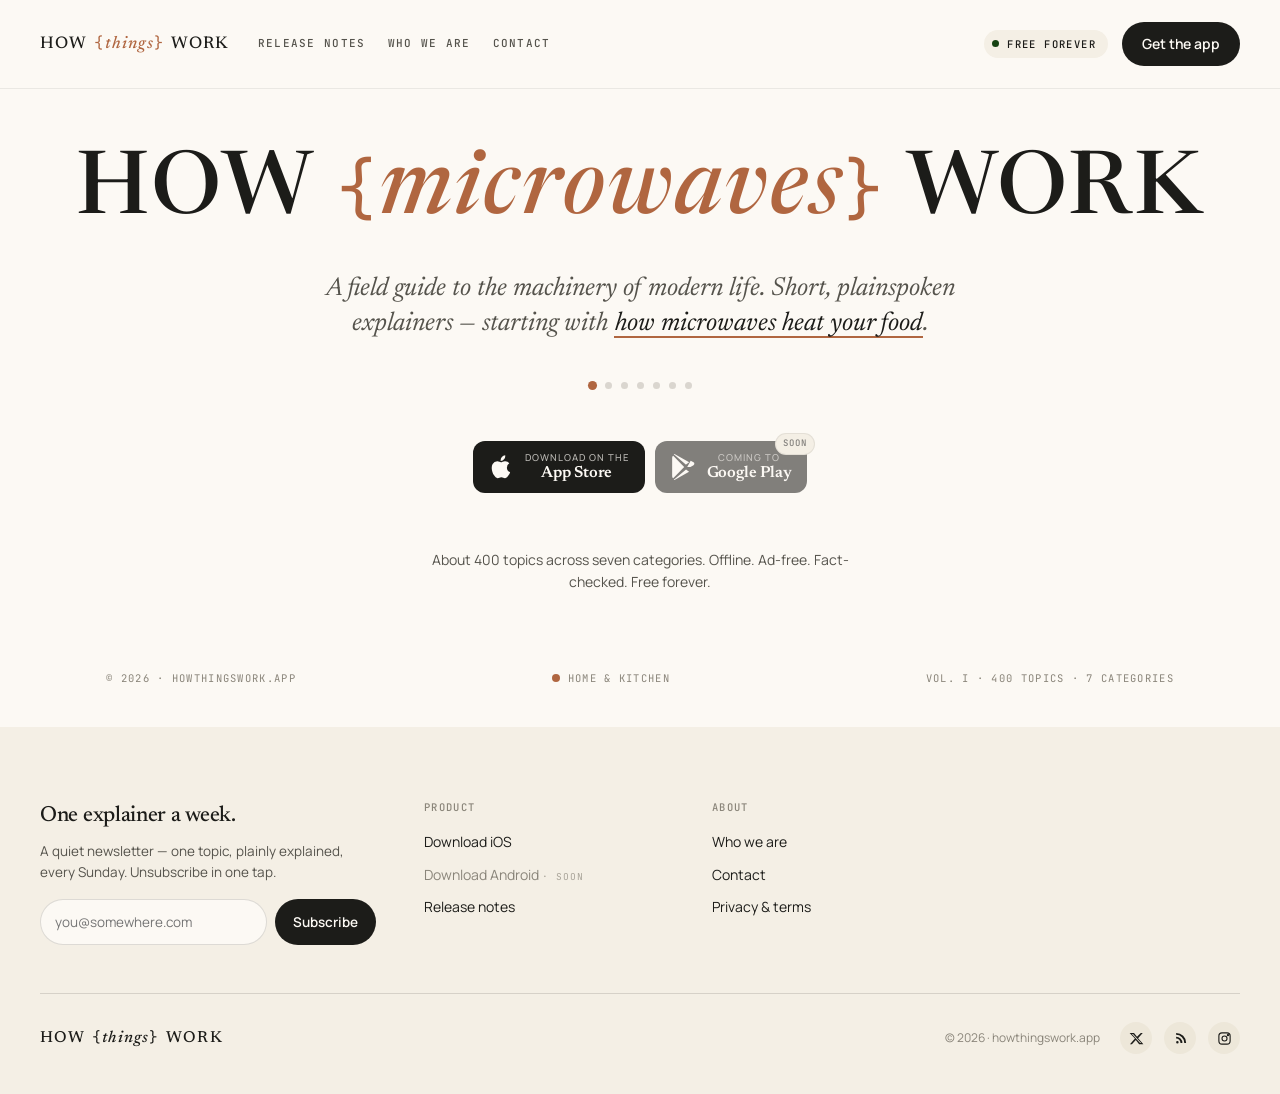
==== index.html @ 78200e6b "Base website" ====
<!doctype html>
<html lang="en">
<head>
<meta charset="utf-8"/>
<title>How {things} Work — a field guide to the machinery of modern life</title>
<meta name="viewport" content="width=device-width,initial-scale=1"/>
<link rel="stylesheet" href="brand.v2.css"/>
<style>
  /* Landing — minimal / demo-forward.
     The cycling wordmark IS the hero. */

  html, body { min-height: 100vh; }
  body {
    background: var(--cream);
    display: flex; flex-direction: column;
    min-height: 100vh;
  }

  .stage {
    flex: 1;
    display: flex; flex-direction: column;
    justify-content: center; align-items: center;
    padding: 60px 24px 40px;
    position: relative;
    text-align: center;
  }

  /* The giant cycling mark */
  .big-wm {
    font-family: var(--serif);
    font-weight: 500;
    letter-spacing: 2.2px;
    font-size: clamp(38px, 6.8vw, 96px);
    line-height: 1;
    display: inline-flex;
    align-items: baseline;
    justify-content: center;
    flex-wrap: nowrap;
    white-space: nowrap;
    gap: 0.24em;
    color: var(--ink);
    margin: 0;
    max-width: 100%;
  }
  .big-wm > span {
    display: inline-flex;
    align-items: baseline;
    white-space: nowrap;
    flex-wrap: nowrap;
  }
  .big-wm .brace {
    font-family: var(--mono);
    font-weight: 400;
    font-size: 0.78em;
    color: var(--cat, var(--green));
  }
  .big-wm .slot {
    font-style: italic;
    font-weight: 500;
    color: var(--cat, var(--green));
    display: inline-block;
    min-width: 2.2em;
    text-align: center;
    white-space: nowrap;
    transition: color 200ms ease;
  }

  @media (max-width: 860px) {
    .big-wm { font-size: clamp(30px, 7vw, 56px); letter-spacing: 1.5px; }
  }
  @media (max-width: 520px) {
    .big-wm { font-size: clamp(24px, 8vw, 38px); }
  }

  .caption {
    margin-top: 36px;
    font-family: var(--serif);
    font-style: italic;
    font-size: clamp(18px, 2.2vw, 26px);
    color: var(--ink-muted);
    max-width: 680px;
    line-height: 1.35;
    text-wrap: pretty;
  }
  .caption .underline {
    color: var(--ink);
    background-image: linear-gradient(var(--cat, var(--green)), var(--cat, var(--green)));
    background-repeat: no-repeat;
    background-position: 0 95%;
    background-size: 100% 2px;
    padding: 0 1px 2px;
    transition: color 200ms ease, background-image 200ms ease;
  }

  .dots { display: flex; gap: 9px; margin: 40px 0 32px; }
  .dots .dot {
    width: 7px; height: 7px;
    border-radius: 999px;
    background: var(--ink-faint);
    opacity: 0.3;
    transition: opacity 200ms ease, background 200ms ease, transform 200ms ease;
    cursor: pointer;
  }
  .dots .dot.active {
    background: var(--cat, var(--green));
    opacity: 1;
    transform: scale(1.3);
  }

  .dl-row {
    margin-top: 20px;
    display: flex; align-items: center; gap: 16px;
    flex-wrap: wrap; justify-content: center;
  }
  .badge.disabled {
    opacity: 0.55;
    cursor: not-allowed;
    pointer-events: none;
    position: relative;
  }
  .badge.disabled .badge-kicker { opacity: 0.6; }
  .coming-soon-tag {
    position: absolute;
    top: -8px; right: -8px;
    background: var(--cream-3);
    color: var(--ink);
    font-family: var(--mono);
    font-size: 9px; font-weight: 500;
    letter-spacing: 1.1px; text-transform: uppercase;
    padding: 3px 7px;
    border-radius: 999px;
    border: 1px solid var(--hairline-2);
  }

  .subheadline {
    margin-top: 56px;
    font-size: 14px;
    line-height: 1.55;
    color: var(--ink-muted);
    max-width: 440px;
    text-wrap: pretty;
  }

  .bottom-band {
    margin-top: 64px;
    width: 100%;
    max-width: 1100px;
    display: flex; align-items: center; justify-content: space-between;
    padding: 0 16px;
    font-family: var(--mono);
    font-size: 10.5px;
    letter-spacing: 1.3px;
    text-transform: uppercase;
    color: var(--ink-faint);
  }
  .bottom-band .dot-label { display: inline-flex; align-items: center; gap: 8px; }
  .bottom-band .dot-label .cat-dot { width: 8px; height: 8px; }

  @media (max-width: 720px) {
    .bottom-band { flex-direction: column; gap: 10px; text-align: center; }
  }
</style>
</head>
<body>

<!-- ═════ Top Nav ═════ -->
<nav class="nav">
  <div class="nav-left">
    <a href="index.html" class="wm" aria-label="How things work — home">
      <span class="word">HOW</span>
      <span><span class="brace">{</span><span class="slot" id="nav-slot">things</span><span class="brace">}</span></span>
      <span class="word">WORK</span>
    </a>
    <div class="nav-links">
      <a href="release-notes.html">Release notes</a>
      <a href="who-we-are.html">Who we are</a>
      <a href="contact.html">Contact</a>
    </div>
  </div>
  <div class="nav-right">
    <span class="free-pill">Free forever</span>
    <a href="#download" class="btn btn-ink">Get the app</a>
  </div>
</nav>

<!-- ═════ Hero ═════ -->
<section class="stage" id="download">

  <h1 class="big-wm" id="hero">
    <span class="word">HOW</span>
    <span><span class="brace">{</span><span class="slot" id="slot">microwaves</span><span class="brace">}</span></span>
    <span class="word">WORK</span>
  </h1>

  <div class="caption">
    A field guide to the machinery of modern life.
    Short, plainspoken explainers — starting with
    <span class="underline" id="caption-word">how microwaves heat your food</span>.
  </div>

  <div class="dots" id="dots"></div>

  <div class="dl-row">
    <div class="badges">
      <a class="badge" href="#ios">
        <svg class="badge-icon" viewBox="0 0 24 24" fill="currentColor"><path d="M17.05 12.54a4.35 4.35 0 012.07-3.65 4.47 4.47 0 00-3.51-1.9c-1.48-.15-2.9.88-3.65.88-.77 0-1.92-.86-3.16-.83a4.68 4.68 0 00-3.95 2.41c-1.7 2.95-.43 7.3 1.22 9.69.82 1.17 1.78 2.48 3.05 2.43 1.23-.05 1.7-.79 3.18-.79 1.47 0 1.9.79 3.2.76 1.32-.02 2.16-1.19 2.97-2.37a10.4 10.4 0 001.35-2.77 4.2 4.2 0 01-2.77-3.86zm-2.43-7.1A4.3 4.3 0 0015.6 2a4.33 4.33 0 00-2.86 1.49 4 4 0 00-1 3.31 3.58 3.58 0 002.88-1.36z"/></svg>
        <span class="badge-text"><span class="badge-kicker">Download on the</span><span class="badge-store">App Store</span></span>
      </a>
      <a class="badge disabled" aria-disabled="true">
        <span class="coming-soon-tag">Soon</span>
        <svg class="badge-icon" viewBox="0 0 24 24" fill="currentColor"><path d="M3.6 2.3a2 2 0 00-.9 1.7v16a2 2 0 00.9 1.7L13 12zm11 7.6L17.3 8 5.1 1.1c-.3-.2-.7-.2-1 0l10.5 9zm3.8 2.1l2.6-1.5c1-.6 1-2 0-2.5l-2.4-1.4L15.6 12zm-3.8 2.1L4.1 22.9c.3.2.7.2 1 0l12.1-6.9z"/></svg>
        <span class="badge-text"><span class="badge-kicker">Coming to</span><span class="badge-store">Google Play</span></span>
      </a>
    </div>
  </div>

  <p class="subheadline">
    About 400 topics across seven categories. Offline. Ad-free. Fact-checked. Free forever.
  </p>

  <div class="bottom-band">
    <span>© 2026 · howthingswork.app</span>
    <span class="dot-label">
      <span class="cat-dot" id="foot-dot"></span>
      <span id="foot-label">Home &amp; Kitchen</span>
    </span>
    <span>vol. I · 400 topics · 7 categories</span>
  </div>

</section>

<!-- ═════ Footer ═════ -->
<!--FOOTER-->
<footer class="ft">
  <div class="ft-inner">
    <div class="ft-top">
      <div class="ft-news">
        <h3>One explainer a week.</h3>
        <p>A quiet newsletter — one topic, plainly explained, every Sunday. Unsubscribe in one tap.</p>
        <form onsubmit="event.preventDefault(); this.querySelector('button').textContent='Subscribed ✓';">
          <input type="email" placeholder="you@somewhere.com" required/>
          <button type="submit">Subscribe</button>
        </form>
      </div>
      <div class="ft-col"><h4>Product</h4><ul>
        <li><a href="#ios">Download iOS</a></li>
        <li><a aria-disabled="true" style="color: var(--ink-faint); cursor: not-allowed;">Download Android <span style="font-family: var(--mono); font-size: 9.5px; letter-spacing: 1px; text-transform: uppercase; opacity: 0.7;">· soon</span></a></li>
        <li><a href="release-notes.html">Release notes</a></li>
      </ul></div>
      <div class="ft-col"><h4>About</h4><ul>
        <li><a href="who-we-are.html">Who we are</a></li>
        <li><a href="contact.html">Contact</a></li>
        <li><a href="privacy-terms.html">Privacy &amp; terms</a></li>
      </ul></div>
    </div>
    <div class="ft-bottom">
      <span class="wm mono-ink"><span class="word">HOW</span><span><span class="brace">{</span><span class="slot">things</span><span class="brace">}</span></span><span class="word">WORK</span></span>
      <div style="display:flex;align-items:center;gap:20px;">
        <span>© 2026 · howthingswork.app</span>
        <div class="ft-socials">
          <a aria-label="X"><svg viewBox="0 0 24 24" fill="currentColor"><path d="M18.9 3H22l-7.5 8.6L23 21h-6.8l-5.3-6.8L4.6 21H1.5l8-9.2L1 3h7l4.8 6.3L18.9 3zm-1.2 16h1.7L6.4 4.9H4.6z"/></svg></a>
          <a aria-label="RSS"><svg viewBox="0 0 24 24" fill="currentColor"><path d="M5 3a16 16 0 0116 16h-3a13 13 0 00-13-13V3zm0 6a10 10 0 0110 10h-3a7 7 0 00-7-7V9zm2 7a2 2 0 110 4 2 2 0 010-4z"/></svg></a>
          <a aria-label="Instagram"><svg viewBox="0 0 24 24" fill="none" stroke="currentColor" stroke-width="1.8"><rect x="3" y="3" width="18" height="18" rx="5"/><circle cx="12" cy="12" r="4"/><circle cx="17.5" cy="6.5" r="1" fill="currentColor"/></svg></a>
        </div>
      </div>
    </div>
  </div>
</footer>
<!--/FOOTER-->

<script>
  const TOPICS = [
    { word: 'microwaves',   phrase: 'how microwaves heat your food',           cat: 'home',      name: 'Home & Kitchen' },
    { word: 'wi-fi',        phrase: 'how Wi-Fi reaches your laptop',           cat: 'connect',   name: 'Connectivity' },
    { word: 'jet engines',  phrase: 'how jet engines keep a plane in the air',cat: 'transport', name: 'Transport' },
    { word: 'solar panels', phrase: 'how solar panels turn light into power', cat: 'energy',    name: 'Energy' },
    { word: 'satellites',   phrase: 'how satellites stay in orbit',           cat: 'comm',      name: 'Communication' },
    { word: 'gravity',      phrase: 'why gravity pulls things down',          cat: 'science',   name: 'Science' },
    { word: 'MRI scanners', phrase: 'how an MRI scanner sees inside you',     cat: 'medicine',  name: 'Medicine' },
  ];
  const catHex = {
    home:'#B06640', connect:'#35707A', transport:'#8E4838',
    energy:'#B88D2A', comm:'#6B4E71', science:'#154212', medicine:'#9A4558',
  };

  const hero = document.getElementById('hero');
  const slot = document.getElementById('slot');
  const captionWord = document.getElementById('caption-word');
  const footDot = document.getElementById('foot-dot');
  const footLabel = document.getElementById('foot-label');
  const dotsWrap = document.getElementById('dots');

  TOPICS.forEach((t, i) => {
    const d = document.createElement('span');
    d.className = 'dot' + (i === 0 ? ' active' : '');
    d.style.setProperty('--cat', catHex[t.cat]);
    dotsWrap.appendChild(d);
  });
  const dots = [...dotsWrap.children];

  let idx = 0;
  function apply(i) {
    const t = TOPICS[i];
    const c = catHex[t.cat];
    document.body.style.setProperty('--cat', c);
    hero.style.setProperty('--cat', c);
    captionWord.style.setProperty('--cat', c);
    hero.querySelectorAll('.slot, .brace').forEach(n => { n.style.color = c; });
    captionWord.style.color = 'var(--ink)';
    captionWord.style.backgroundImage = `linear-gradient(${c}, ${c})`;
    footDot.style.background = c;
    slot.textContent = t.word;
    captionWord.textContent = t.phrase;
    footLabel.textContent = t.name;
    dots.forEach((d, j) => d.classList.toggle('active', j === i));
    hero.querySelectorAll('.slot, .brace').forEach(n => {
      try { n.animate([{opacity: 0.4}, {opacity: 1}], {duration: 260, easing: 'ease-out'}); } catch(e) {}
    });
  }

  apply(0);
  let timer = setInterval(() => { idx = (idx + 1) % TOPICS.length; apply(idx); }, 2400);
  dots.forEach((d, i) => {
    d.addEventListener('click', () => {
      clearInterval(timer);
      idx = i;
      apply(idx);
      timer = setInterval(() => { idx = (idx + 1) % TOPICS.length; apply(idx); }, 2400);
    });
  });
</script>

</body>
</html>
---- brand.v2.css ----
/* ──────────────────────────────────────────────────
   brand.css — shared tokens + primitives across all 9 site variants
   Atelier palette, Newsreader serif, Manrope sans, JetBrains mono.
   ────────────────────────────────────────────────── */

@import url('https://fonts.googleapis.com/css2?family=Newsreader:ital,opsz,wght@0,6..72,300..700;1,6..72,300..700&family=Manrope:wght@300..700&family=JetBrains+Mono:wght@400;500&display=swap');

:root {
  /* Surfaces */
  --cream:      #fcf9f4;
  --cream-2:    #f4efe5;
  --cream-3:    #ede7d9;
  --cream-4:    #e6dfce;
  --ink:        #1c1c19;
  --ink-muted:  #55534c;
  --ink-faint:  #8a857a;
  --hairline:   rgba(28,28,25,0.08);
  --hairline-2: rgba(28,28,25,0.14);

  /* Brand */
  --green:      #154212;
  --green-hi:   #1d5719;
  --green-soft: #d9e2d3;
  --plum:       #6b3b52;

  /* Category palette */
  --cat-home:       #B06640;
  --cat-connect:    #35707A;
  --cat-transport:  #8E4838;
  --cat-energy:     #B88D2A;
  --cat-comm:       #6B4E71;
  --cat-science:    #154212;
  --cat-medicine:   #9A4558;

  /* Shadows */
  --shadow-soft: 0 1px 2px rgba(74,55,30,0.04), 0 6px 18px rgba(74,55,30,0.05);
  --shadow-card: 0 1px 2px rgba(74,55,30,0.05), 0 12px 30px rgba(74,55,30,0.07);
  --shadow-hero: 0 2px 4px rgba(74,55,30,0.06), 0 20px 48px rgba(74,55,30,0.09);

  /* Type */
  --serif: "Newsreader", ui-serif, Georgia, serif;
  --sans:  "Manrope",    ui-sans-serif, system-ui, sans-serif;
  --mono:  "JetBrains Mono", ui-monospace, Menlo, monospace;
}

* { box-sizing: border-box; }
html, body { margin: 0; }
body {
  background: var(--cream);
  color: var(--ink);
  font-family: var(--sans);
  font-size: 16px;
  line-height: 1.55;
  -webkit-font-smoothing: antialiased;
  text-rendering: optimizeLegibility;
}

a { color: inherit; text-decoration: none; }

/* ─── Wordmark: HOW{things}WORK ──────────────────── */
.wm {
  font-family: var(--serif);
  font-weight: 500;
  letter-spacing: 1.2px;
  display: inline-flex; align-items: baseline; gap: 0.4em;
  line-height: 1;
  color: var(--ink);
}
.wm .word  { color: inherit; }
.wm .brace {
  font-family: var(--mono);
  font-size: 0.9em;
  font-weight: 400;
  font-style: normal;
  color: var(--cat, var(--green));
}
.wm .slot {
  font-style: italic;
  font-weight: 500;
  color: var(--cat, var(--green));
}
.wm.dark         { color: var(--cream-2); }
.wm.mono-ink .brace,
.wm.mono-ink .slot { color: var(--ink); }

/* ─── Buttons ────────────────────────────────────── */
.btn {
  display: inline-flex; align-items: center; gap: 8px;
  font-family: var(--sans);
  font-weight: 600;
  font-size: 14px;
  letter-spacing: -0.1px;
  border-radius: 999px;
  padding: 11px 20px;
  border: none;
  cursor: pointer;
  text-decoration: none;
  white-space: nowrap;
  transition: transform 120ms ease, background 160ms ease, color 160ms ease;
}
.btn:active { transform: translateY(1px); }
.btn-ink    { background: var(--ink);  color: var(--cream); }
.btn-ink:hover { background: #2a2823; }
.btn-cream  { background: var(--cream-2); color: var(--ink); }
.btn-cream:hover { background: var(--cream-3); }
.btn-green  { background: var(--green); color: var(--cream); }
.btn-green:hover { background: var(--green-hi); }
.btn-ghost  { background: transparent; color: var(--ink); border: 1px solid var(--hairline-2); }
.btn-ghost:hover { background: var(--cream-2); }

/* ─── Eyebrow / microtype ────────────────────────── */
.eyebrow {
  font-family: var(--mono);
  font-size: 11px;
  font-weight: 500;
  letter-spacing: 1.5px;
  text-transform: uppercase;
  color: var(--ink-faint);
}

/* ─── Download badges (iOS / Android) ─────────────── */
.badges { display: inline-flex; gap: 10px; flex-wrap: wrap; }
.badge {
  display: inline-flex; align-items: center; gap: 10px;
  background: var(--ink); color: var(--cream);
  padding: 10px 16px 10px 14px;
  border-radius: 12px;
  font-family: var(--sans);
  text-decoration: none;
  transition: background 160ms ease;
  min-height: 52px;
}
.badge:hover { background: #2a2823; }
.badge .badge-icon { width: 28px; height: 28px; flex-shrink: 0; }
.badge .badge-text { display: flex; flex-direction: column; line-height: 1; }
.badge .badge-kicker {
  font-size: 9.5px; letter-spacing: 1px; text-transform: uppercase;
  opacity: 0.7; margin-bottom: 3px; font-weight: 500;
}
.badge .badge-store {
  font-size: 16px; font-weight: 600; letter-spacing: -0.2px;
  font-family: var(--serif);
}
.badge.badge-cream { background: var(--cream-2); color: var(--ink); }
.badge.badge-cream:hover { background: var(--cream-3); }

/* ─── Free-forever pill ──────────────────────────── */
.free-pill {
  display: inline-flex; align-items: center; gap: 8px;
  font-family: var(--mono);
  font-size: 10.5px; font-weight: 500;
  letter-spacing: 1.4px; text-transform: uppercase;
  padding: 6px 12px 6px 8px;
  border-radius: 999px;
  background: var(--cream-2);
  color: var(--ink);
}
.free-pill::before {
  content: '';
  width: 7px; height: 7px; border-radius: 999px;
  background: var(--green);
}

/* ─── Category dot ───────────────────────────────── */
.cat-dot {
  display: inline-block;
  width: 10px; height: 10px; border-radius: 999px;
  background: var(--cat, var(--green));
}

/* ─── Article / topic chip ───────────────────────── */
.topic-chip {
  display: inline-flex; align-items: center; gap: 8px;
  padding: 8px 14px;
  background: var(--cream-2);
  border-radius: 999px;
  font-size: 13.5px; font-weight: 500;
  color: var(--ink);
}
.topic-chip .cat-dot { width: 8px; height: 8px; }

/* ─── Footer (shared across all 9) ───────────────── */
.ft {
  padding: 72px 40px 40px;
  background: var(--cream-2);
  color: var(--ink);
}
.ft-inner { max-width: 1200px; margin: 0 auto; }
.ft-top {
  display: grid;
  grid-template-columns: 1.4fr 1fr 1fr 1fr;
  gap: 48px;
  padding-bottom: 48px;
  border-bottom: 1px solid var(--hairline-2);
}
.ft-news h3 {
  font-family: var(--serif); font-weight: 500; font-size: 22px;
  letter-spacing: -0.3px; margin: 0 0 8px;
}
.ft-news p {
  font-size: 13.5px; color: var(--ink-muted); margin: 0 0 16px;
  max-width: 320px; line-height: 1.55;
}
.ft-news form {
  display: flex; gap: 8px; max-width: 360px;
}
.ft-news input {
  flex: 1; min-width: 0;
  padding: 12px 14px;
  border: 1px solid var(--hairline-2);
  background: var(--cream);
  border-radius: 999px;
  font: inherit;
  font-size: 13.5px;
  color: var(--ink);
  outline: none;
}
.ft-news input:focus { border-color: var(--ink); }
.ft-news button {
  background: var(--ink); color: var(--cream);
  border: none; padding: 12px 18px;
  border-radius: 999px; cursor: pointer;
  font: inherit; font-size: 13.5px; font-weight: 600;
}
.ft-col h4 {
  font-family: var(--mono);
  font-size: 10.5px; font-weight: 500;
  letter-spacing: 1.3px; text-transform: uppercase;
  color: var(--ink-faint);
  margin: 0 0 14px;
}
.ft-col ul { list-style: none; padding: 0; margin: 0; display: flex; flex-direction: column; gap: 8px; }
.ft-col a {
  font-size: 14px; color: var(--ink);
}
.ft-col a:hover { color: var(--green); }
.ft-bottom {
  display: flex; justify-content: space-between; align-items: center;
  padding-top: 28px;
  font-size: 12px; color: var(--ink-faint);
  flex-wrap: wrap; gap: 16px;
}
.ft-bottom .wm { font-size: 16px; }
.ft-socials { display: flex; gap: 12px; }
.ft-socials a {
  width: 32px; height: 32px; border-radius: 999px;
  background: var(--cream-3);
  display: inline-flex; align-items: center; justify-content: center;
  color: var(--ink);
  transition: background 160ms ease;
}
.ft-socials a:hover { background: var(--cream-4); }
.ft-socials svg { width: 15px; height: 15px; }

@media (max-width: 820px) {
  .ft-top { grid-template-columns: 1fr 1fr; gap: 36px; }
  .ft-news { grid-column: span 2; }
}

/* ─── Phone frame (used in several variants) ─────── */
.phone {
  width: 320px; aspect-ratio: 9/19.5;
  background: var(--cream);
  border-radius: 40px;
  padding: 14px;
  box-shadow: var(--shadow-hero), inset 0 0 0 1px var(--hairline);
  position: relative;
}
.phone-screen {
  width: 100%; height: 100%;
  background: var(--cream);
  border-radius: 28px;
  overflow: hidden;
  position: relative;
}
.phone .notch {
  position: absolute; top: 14px; left: 50%;
  transform: translateX(-50%);
  width: 94px; height: 26px;
  background: var(--ink);
  border-radius: 999px;
  z-index: 2;
}

/* ─── Site nav (top bar across content pages) ───── */
.nav {
  display: flex; align-items: center; justify-content: space-between;
  padding: 22px 40px;
  border-bottom: 1px solid var(--hairline);
  background: var(--cream);
}
.nav-left { display: flex; align-items: center; gap: 28px; }
.nav .wm { font-size: 17px; }
.nav-links {
  display: flex; align-items: center; gap: 22px;
  font-family: var(--mono);
  font-size: 11px; font-weight: 500;
  letter-spacing: 1.3px; text-transform: uppercase;
  color: var(--ink-muted);
}
.nav-links a { color: var(--ink-muted); transition: color 140ms ease; }
.nav-links a:hover { color: var(--ink); }
.nav-links a.active { color: var(--ink); }
.nav-right { display: flex; align-items: center; gap: 14px; }
.nav-right .free-pill { display: inline-flex; }
@media (max-width: 720px) {
  .nav { flex-direction: column; gap: 14px; padding: 18px 24px; }
  .nav-left { width: 100%; justify-content: center; flex-wrap: wrap; }
  .nav-links { gap: 14px; font-size: 10.5px; }
  .nav-right { display: none; }
}

/* ─── Long-form content page (about, contact, privacy, notes) ── */
.page {
  max-width: 720px;
  margin: 0 auto;
  padding: 80px 40px 100px;
}
.page-eyebrow {
  font-family: var(--mono);
  font-size: 11px; font-weight: 500;
  letter-spacing: 1.5px; text-transform: uppercase;
  color: var(--ink-faint);
  margin-bottom: 18px;
}
.page-title {
  font-family: var(--serif);
  font-size: clamp(38px, 5vw, 56px);
  font-weight: 400;
  letter-spacing: -1px;
  line-height: 1.05;
  margin: 0 0 24px;
  text-wrap: balance;
}
.page-title em { font-style: italic; font-weight: 500; }
.page-lede {
  font-family: var(--serif);
  font-size: 21px;
  line-height: 1.45;
  color: var(--ink-muted);
  margin: 0 0 56px;
  text-wrap: pretty;
  font-weight: 300;
}
.page h2 {
  font-family: var(--serif);
  font-size: 24px; font-weight: 500;
  letter-spacing: -0.3px;
  margin: 48px 0 14px;
}
.page h3 {
  font-family: var(--mono);
  font-size: 11px; font-weight: 500;
  letter-spacing: 1.4px; text-transform: uppercase;
  color: var(--ink-faint);
  margin: 36px 0 10px;
}
.page p {
  font-size: 16px;
  line-height: 1.65;
  color: var(--ink);
  margin: 0 0 18px;
  text-wrap: pretty;
}
.page p.muted { color: var(--ink-muted); }
.page ul, .page ol {
  font-size: 16px; line-height: 1.65;
  color: var(--ink); padding-left: 22px;
  margin: 0 0 18px;
}
.page li { margin-bottom: 6px; }
.page a.inline {
  color: var(--green);
  border-bottom: 1px solid var(--green-soft);
  transition: border-color 140ms ease;
}
.page a.inline:hover { border-bottom-color: var(--green); }
.page hr {
  border: 0; border-top: 1px solid var(--hairline-2);
  margin: 56px 0;
}

/* Utility */
.sr { position: absolute; left: -9999px; }
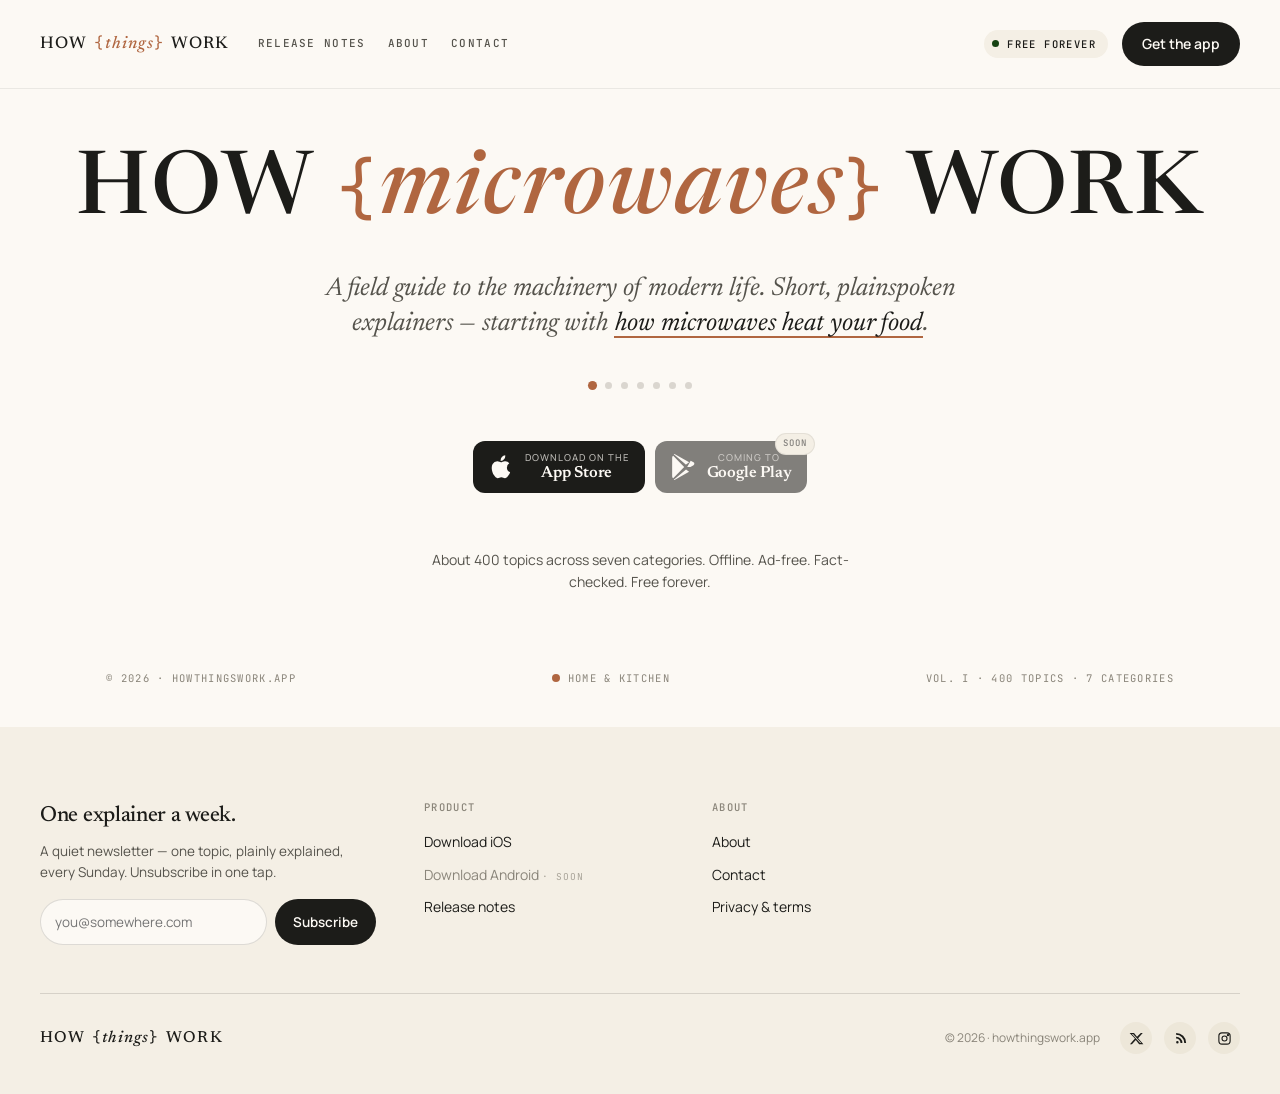
==== commit 5ff61b68: "Consolidate marketing site: about page with embedded diagrams" ====
--- a/index.html
+++ b/index.html
@@ -2,8 +2,20 @@
 <html lang="en">
 <head>
 <meta charset="utf-8"/>
+<meta name="viewport" content="width=device-width,initial-scale=1"/>
 <title>How {things} Work — a field guide to the machinery of modern life</title>
-<meta name="viewport" content="width=device-width,initial-scale=1"/>
+<meta name="description" content="A field guide to the machinery of modern life. Short, plainspoken explainers about the everyday objects, systems, and ideas that quietly run the world."/>
+<meta name="theme-color" content="#fcf9f4"/>
+<meta property="og:type" content="website"/>
+<meta property="og:title" content="How {things} Work"/>
+<meta property="og:description" content="A field guide to the machinery of modern life. About 400 topics. Offline. Ad-free. Free forever."/>
+<meta property="og:url" content="https://howthingswork.app/"/>
+<meta property="og:site_name" content="How {things} Work"/>
+<meta name="twitter:card" content="summary"/>
+<link rel="canonical" href="https://howthingswork.app/"/>
+<link rel="icon" type="image/svg+xml" href="data:image/svg+xml,<svg xmlns='http://www.w3.org/2000/svg' viewBox='0 0 16 16'><text x='2' y='13' font-family='monospace' font-size='14' fill='%23154212'>{</text></svg>"/>
+<link rel="preconnect" href="https://fonts.googleapis.com"/>
+<link rel="preconnect" href="https://fonts.gstatic.com" crossorigin/>
 <link rel="stylesheet" href="brand.v2.css"/>
 <style>
   /* Landing — minimal / demo-forward.
@@ -112,25 +124,6 @@
     display: flex; align-items: center; gap: 16px;
     flex-wrap: wrap; justify-content: center;
   }
-  .badge.disabled {
-    opacity: 0.55;
-    cursor: not-allowed;
-    pointer-events: none;
-    position: relative;
-  }
-  .badge.disabled .badge-kicker { opacity: 0.6; }
-  .coming-soon-tag {
-    position: absolute;
-    top: -8px; right: -8px;
-    background: var(--cream-3);
-    color: var(--ink);
-    font-family: var(--mono);
-    font-size: 9px; font-weight: 500;
-    letter-spacing: 1.1px; text-transform: uppercase;
-    padding: 3px 7px;
-    border-radius: 999px;
-    border: 1px solid var(--hairline-2);
-  }
 
   .subheadline {
     margin-top: 56px;
@@ -173,7 +166,7 @@
     </a>
     <div class="nav-links">
       <a href="release-notes.html">Release notes</a>
-      <a href="who-we-are.html">Who we are</a>
+      <a href="about.html">About</a>
       <a href="contact.html">Contact</a>
     </div>
   </div>
@@ -182,6 +175,8 @@
     <a href="#download" class="btn btn-ink">Get the app</a>
   </div>
 </nav>
+
+<main>
 
 <!-- ═════ Hero ═════ -->
 <section class="stage" id="download">
@@ -229,59 +224,25 @@
 
 </section>
 
-<!-- ═════ Footer ═════ -->
-<!--FOOTER-->
-<footer class="ft">
-  <div class="ft-inner">
-    <div class="ft-top">
-      <div class="ft-news">
-        <h3>One explainer a week.</h3>
-        <p>A quiet newsletter — one topic, plainly explained, every Sunday. Unsubscribe in one tap.</p>
-        <form onsubmit="event.preventDefault(); this.querySelector('button').textContent='Subscribed ✓';">
-          <input type="email" placeholder="you@somewhere.com" required/>
-          <button type="submit">Subscribe</button>
-        </form>
-      </div>
-      <div class="ft-col"><h4>Product</h4><ul>
-        <li><a href="#ios">Download iOS</a></li>
-        <li><a aria-disabled="true" style="color: var(--ink-faint); cursor: not-allowed;">Download Android <span style="font-family: var(--mono); font-size: 9.5px; letter-spacing: 1px; text-transform: uppercase; opacity: 0.7;">· soon</span></a></li>
-        <li><a href="release-notes.html">Release notes</a></li>
-      </ul></div>
-      <div class="ft-col"><h4>About</h4><ul>
-        <li><a href="who-we-are.html">Who we are</a></li>
-        <li><a href="contact.html">Contact</a></li>
-        <li><a href="privacy-terms.html">Privacy &amp; terms</a></li>
-      </ul></div>
-    </div>
-    <div class="ft-bottom">
-      <span class="wm mono-ink"><span class="word">HOW</span><span><span class="brace">{</span><span class="slot">things</span><span class="brace">}</span></span><span class="word">WORK</span></span>
-      <div style="display:flex;align-items:center;gap:20px;">
-        <span>© 2026 · howthingswork.app</span>
-        <div class="ft-socials">
-          <a aria-label="X"><svg viewBox="0 0 24 24" fill="currentColor"><path d="M18.9 3H22l-7.5 8.6L23 21h-6.8l-5.3-6.8L4.6 21H1.5l8-9.2L1 3h7l4.8 6.3L18.9 3zm-1.2 16h1.7L6.4 4.9H4.6z"/></svg></a>
-          <a aria-label="RSS"><svg viewBox="0 0 24 24" fill="currentColor"><path d="M5 3a16 16 0 0116 16h-3a13 13 0 00-13-13V3zm0 6a10 10 0 0110 10h-3a7 7 0 00-7-7V9zm2 7a2 2 0 110 4 2 2 0 010-4z"/></svg></a>
-          <a aria-label="Instagram"><svg viewBox="0 0 24 24" fill="none" stroke="currentColor" stroke-width="1.8"><rect x="3" y="3" width="18" height="18" rx="5"/><circle cx="12" cy="12" r="4"/><circle cx="17.5" cy="6.5" r="1" fill="currentColor"/></svg></a>
-        </div>
-      </div>
-    </div>
-  </div>
-</footer>
-<!--/FOOTER-->
+</main>
+
+<footer class="ft" data-site-footer></footer>
+<script src="site.js" defer></script>
 
 <script>
   const TOPICS = [
-    { word: 'microwaves',   phrase: 'how microwaves heat your food',           cat: 'home',      name: 'Home & Kitchen' },
-    { word: 'wi-fi',        phrase: 'how Wi-Fi reaches your laptop',           cat: 'connect',   name: 'Connectivity' },
-    { word: 'jet engines',  phrase: 'how jet engines keep a plane in the air',cat: 'transport', name: 'Transport' },
-    { word: 'solar panels', phrase: 'how solar panels turn light into power', cat: 'energy',    name: 'Energy' },
-    { word: 'satellites',   phrase: 'how satellites stay in orbit',           cat: 'comm',      name: 'Communication' },
-    { word: 'gravity',      phrase: 'why gravity pulls things down',          cat: 'science',   name: 'Science' },
-    { word: 'MRI scanners', phrase: 'how an MRI scanner sees inside you',     cat: 'medicine',  name: 'Medicine' },
+    { word: 'microwaves',   phrase: 'how microwaves heat your food',            cat: 'home',      name: 'Home & Kitchen' },
+    { word: 'wi-fi',        phrase: 'how Wi-Fi reaches your laptop',            cat: 'connect',   name: 'Connectivity' },
+    { word: 'jet engines',  phrase: 'how jet engines keep a plane in the air',  cat: 'transport', name: 'Transport' },
+    { word: 'solar panels', phrase: 'how solar panels turn light into power',   cat: 'energy',    name: 'Energy' },
+    { word: 'satellites',   phrase: 'how satellites stay in orbit',             cat: 'comm',      name: 'Communication' },
+    { word: 'gravity',      phrase: 'why gravity pulls things down',            cat: 'science',   name: 'Science' },
+    { word: 'MRI scanners', phrase: 'how an MRI scanner sees inside you',       cat: 'medicine',  name: 'Medicine' },
   ];
-  const catHex = {
-    home:'#B06640', connect:'#35707A', transport:'#8E4838',
-    energy:'#B88D2A', comm:'#6B4E71', science:'#154212', medicine:'#9A4558',
-  };
+
+  const CYCLE_MS = 2400;
+  const rootStyles = getComputedStyle(document.documentElement);
+  const colorFor = cat => rootStyles.getPropertyValue(`--cat-${cat}`).trim();
 
   const hero = document.getElementById('hero');
   const slot = document.getElementById('slot');
@@ -290,43 +251,46 @@
   const footLabel = document.getElementById('foot-label');
   const dotsWrap = document.getElementById('dots');
 
-  TOPICS.forEach((t, i) => {
+  const dots = TOPICS.map((t, i) => {
     const d = document.createElement('span');
     d.className = 'dot' + (i === 0 ? ' active' : '');
-    d.style.setProperty('--cat', catHex[t.cat]);
+    d.style.setProperty('--cat', colorFor(t.cat));
+    d.addEventListener('click', () => { select(i); restart(); });
     dotsWrap.appendChild(d);
+    return d;
   });
-  const dots = [...dotsWrap.children];
-
-  let idx = 0;
+
   function apply(i) {
     const t = TOPICS[i];
-    const c = catHex[t.cat];
+    const c = colorFor(t.cat);
     document.body.style.setProperty('--cat', c);
     hero.style.setProperty('--cat', c);
     captionWord.style.setProperty('--cat', c);
-    hero.querySelectorAll('.slot, .brace').forEach(n => { n.style.color = c; });
-    captionWord.style.color = 'var(--ink)';
-    captionWord.style.backgroundImage = `linear-gradient(${c}, ${c})`;
     footDot.style.background = c;
     slot.textContent = t.word;
     captionWord.textContent = t.phrase;
     footLabel.textContent = t.name;
     dots.forEach((d, j) => d.classList.toggle('active', j === i));
     hero.querySelectorAll('.slot, .brace').forEach(n => {
-      try { n.animate([{opacity: 0.4}, {opacity: 1}], {duration: 260, easing: 'ease-out'}); } catch(e) {}
+      n.animate([{opacity: 0.4}, {opacity: 1}], {duration: 260, easing: 'ease-out'});
     });
   }
 
+  let idx = 0;
+  let timer = null;
+  const reduceMotion = matchMedia('(prefers-reduced-motion: reduce)').matches;
+
+  function select(i) { idx = i; apply(idx); }
+  function tick() { select((idx + 1) % TOPICS.length); }
+  function start() { if (!reduceMotion && !timer) timer = setInterval(tick, CYCLE_MS); }
+  function stop() { clearInterval(timer); timer = null; }
+  function restart() { stop(); start(); }
+
   apply(0);
-  let timer = setInterval(() => { idx = (idx + 1) % TOPICS.length; apply(idx); }, 2400);
-  dots.forEach((d, i) => {
-    d.addEventListener('click', () => {
-      clearInterval(timer);
-      idx = i;
-      apply(idx);
-      timer = setInterval(() => { idx = (idx + 1) % TOPICS.length; apply(idx); }, 2400);
-    });
+  start();
+
+  document.addEventListener('visibilitychange', () => {
+    document.hidden ? stop() : start();
   });
 </script>
 
--- a/brand.v2.css
+++ b/brand.v2.css
@@ -143,6 +143,25 @@
 }
 .badge.badge-cream { background: var(--cream-2); color: var(--ink); }
 .badge.badge-cream:hover { background: var(--cream-3); }
+.badge.disabled {
+  opacity: 0.55;
+  cursor: not-allowed;
+  pointer-events: none;
+  position: relative;
+}
+.badge.disabled .badge-kicker { opacity: 0.6; }
+.coming-soon-tag {
+  position: absolute;
+  top: -8px; right: -8px;
+  background: var(--cream-3);
+  color: var(--ink);
+  font-family: var(--mono);
+  font-size: 9px; font-weight: 500;
+  letter-spacing: 1.1px; text-transform: uppercase;
+  padding: 3px 7px;
+  border-radius: 999px;
+  border: 1px solid var(--hairline-2);
+}
 
 /* ─── Free-forever pill ──────────────────────────── */
 .free-pill {
@@ -234,6 +253,17 @@
   font-size: 14px; color: var(--ink);
 }
 .ft-col a:hover { color: var(--green); }
+.ft-coming a {
+  color: var(--ink-faint);
+  cursor: not-allowed;
+}
+.ft-coming .soon {
+  font-family: var(--mono);
+  font-size: 9.5px;
+  letter-spacing: 1px;
+  text-transform: uppercase;
+  opacity: 0.7;
+}
 .ft-bottom {
   display: flex; justify-content: space-between; align-items: center;
   padding-top: 28px;
@@ -241,6 +271,7 @@
   flex-wrap: wrap; gap: 16px;
 }
 .ft-bottom .wm { font-size: 16px; }
+.ft-end { display: flex; align-items: center; gap: 20px; }
 .ft-socials { display: flex; gap: 12px; }
 .ft-socials a {
   width: 32px; height: 32px; border-radius: 999px;
@@ -299,8 +330,8 @@
   color: var(--ink-muted);
 }
 .nav-links a { color: var(--ink-muted); transition: color 140ms ease; }
-.nav-links a:hover { color: var(--ink); }
-.nav-links a.active { color: var(--ink); }
+.nav-links a:hover,
+.nav-links a[aria-current="page"] { color: var(--ink); }
 .nav-right { display: flex; align-items: center; gap: 14px; }
 .nav-right .free-pill { display: inline-flex; }
 @media (max-width: 720px) {
@@ -382,3 +413,11 @@
 
 /* Utility */
 .sr { position: absolute; left: -9999px; }
+
+@media (prefers-reduced-motion: reduce) {
+  *, *::before, *::after {
+    animation-duration: 0.01ms !important;
+    animation-iteration-count: 1 !important;
+    transition-duration: 0.01ms !important;
+  }
+}
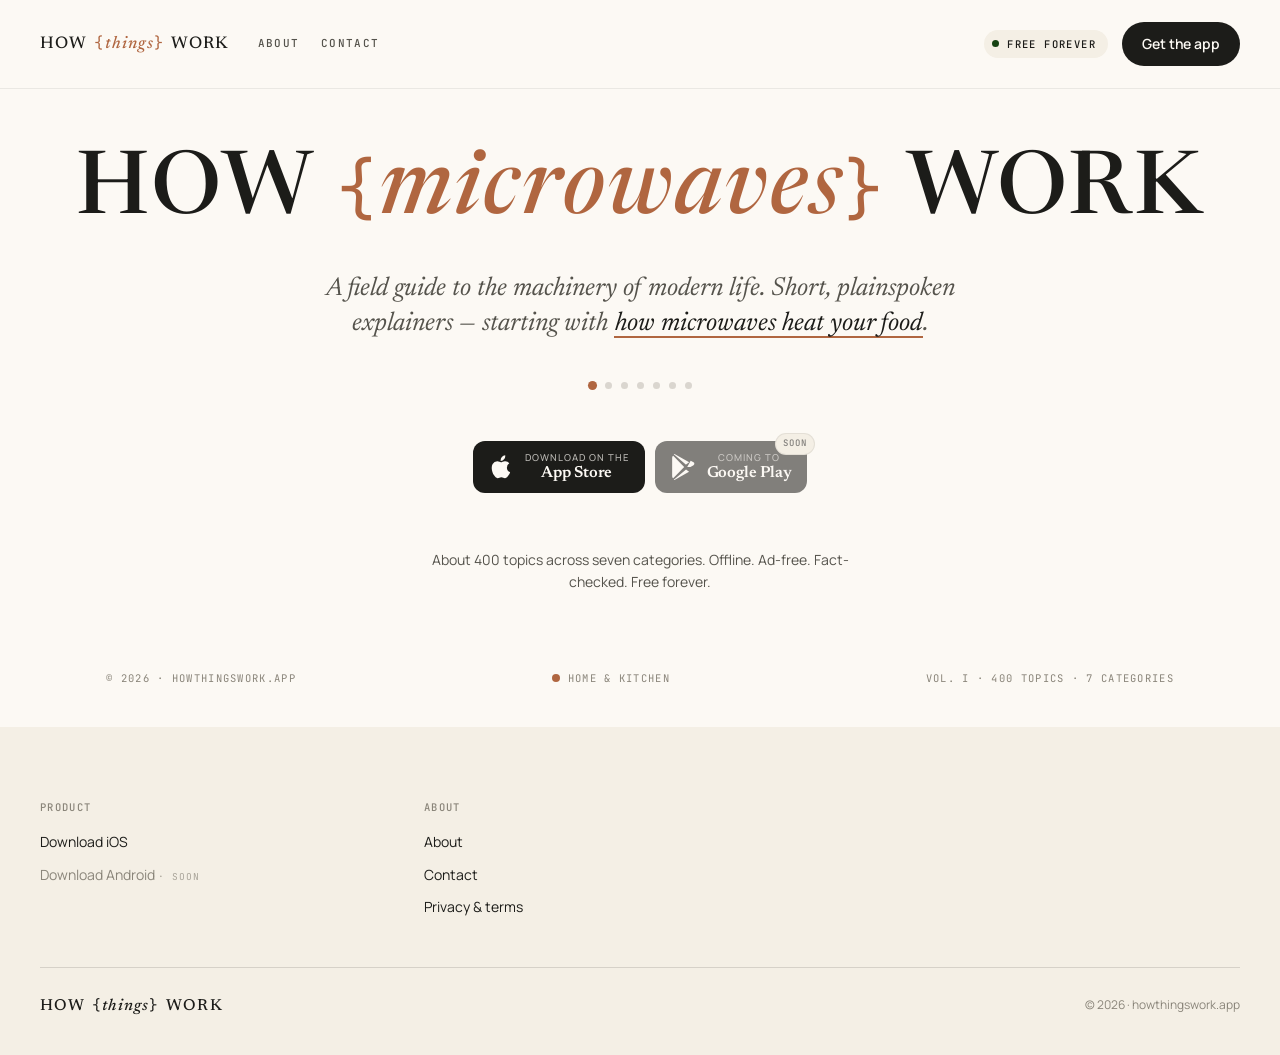
==== commit 9e457908: "Honesty pass: rewrite about/contact/privacy, slim footer, drop release notes" ====
--- a/index.html
+++ b/index.html
@@ -165,7 +165,6 @@
       <span class="word">WORK</span>
     </a>
     <div class="nav-links">
-      <a href="release-notes.html">Release notes</a>
       <a href="about.html">About</a>
       <a href="contact.html">Contact</a>
     </div>
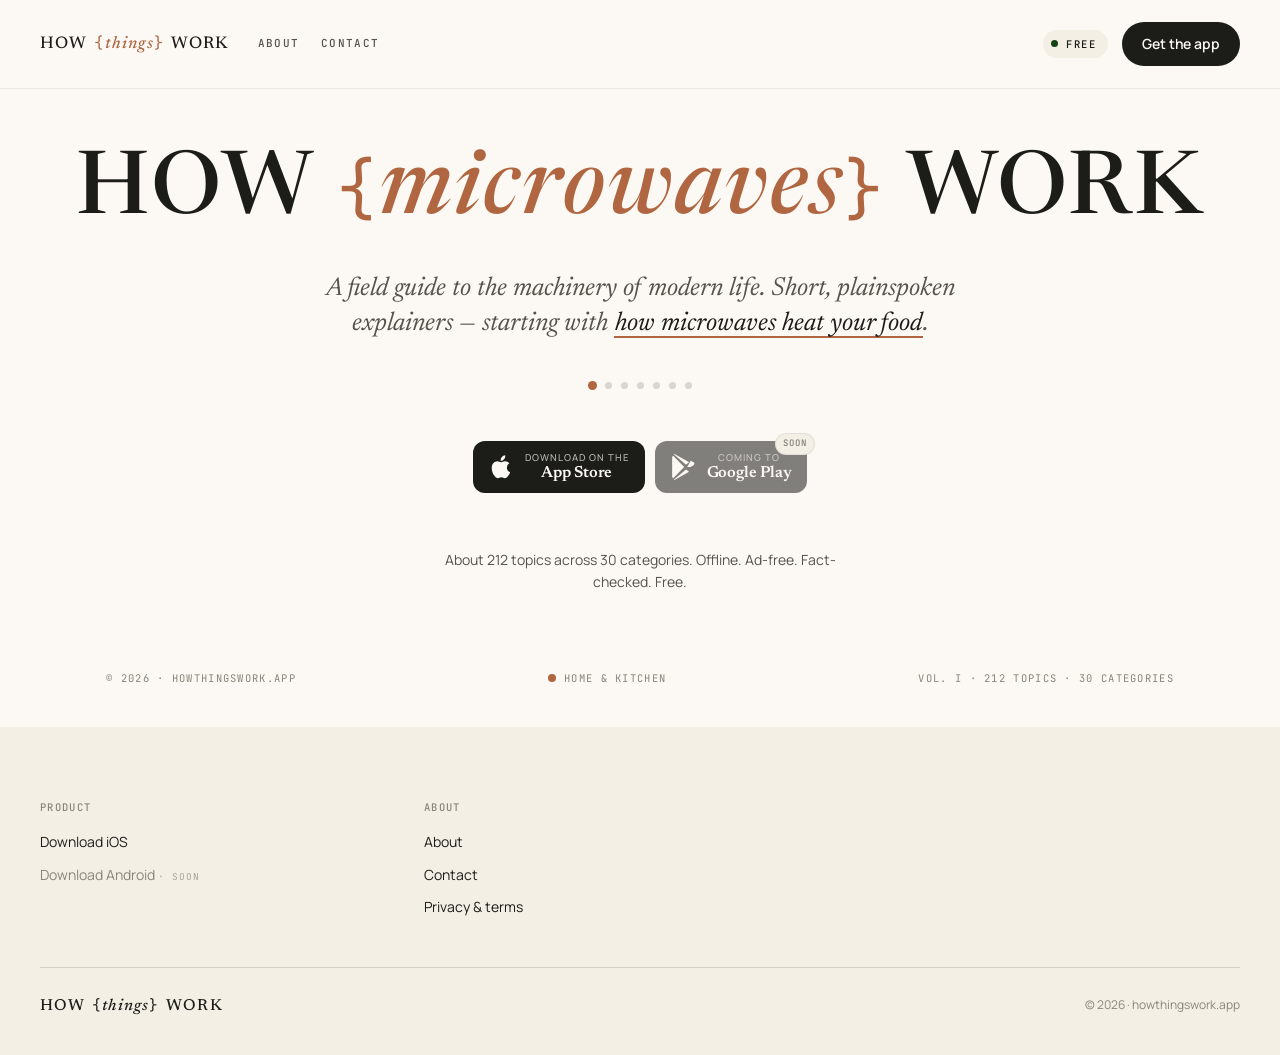
==== commit 0db6532d: "Correct site facts: offline app, 212 topics, two-version About page - Home page: 212 topics / 30 cat" ====
--- a/index.html
+++ b/index.html
@@ -8,7 +8,7 @@
 <meta name="theme-color" content="#fcf9f4"/>
 <meta property="og:type" content="website"/>
 <meta property="og:title" content="How {things} Work"/>
-<meta property="og:description" content="A field guide to the machinery of modern life. About 400 topics. Offline. Ad-free. Free forever."/>
+<meta property="og:description" content="A field guide to the machinery of modern life. About 212 topics. Offline. Ad-free. Free."/>
 <meta property="og:url" content="https://howthingswork.app/"/>
 <meta property="og:site_name" content="How {things} Work"/>
 <meta name="twitter:card" content="summary"/>
@@ -170,7 +170,7 @@
     </div>
   </div>
   <div class="nav-right">
-    <span class="free-pill">Free forever</span>
+    <span class="free-pill">Free</span>
     <a href="#download" class="btn btn-ink">Get the app</a>
   </div>
 </nav>
@@ -209,7 +209,7 @@
   </div>
 
   <p class="subheadline">
-    About 400 topics across seven categories. Offline. Ad-free. Fact-checked. Free forever.
+    About 212 topics across 30 categories. Offline. Ad-free. Fact-checked. Free.
   </p>
 
   <div class="bottom-band">
@@ -218,7 +218,7 @@
       <span class="cat-dot" id="foot-dot"></span>
       <span id="foot-label">Home &amp; Kitchen</span>
     </span>
-    <span>vol. I · 400 topics · 7 categories</span>
+    <span>vol. I · 212 topics · 30 categories</span>
   </div>
 
 </section>
